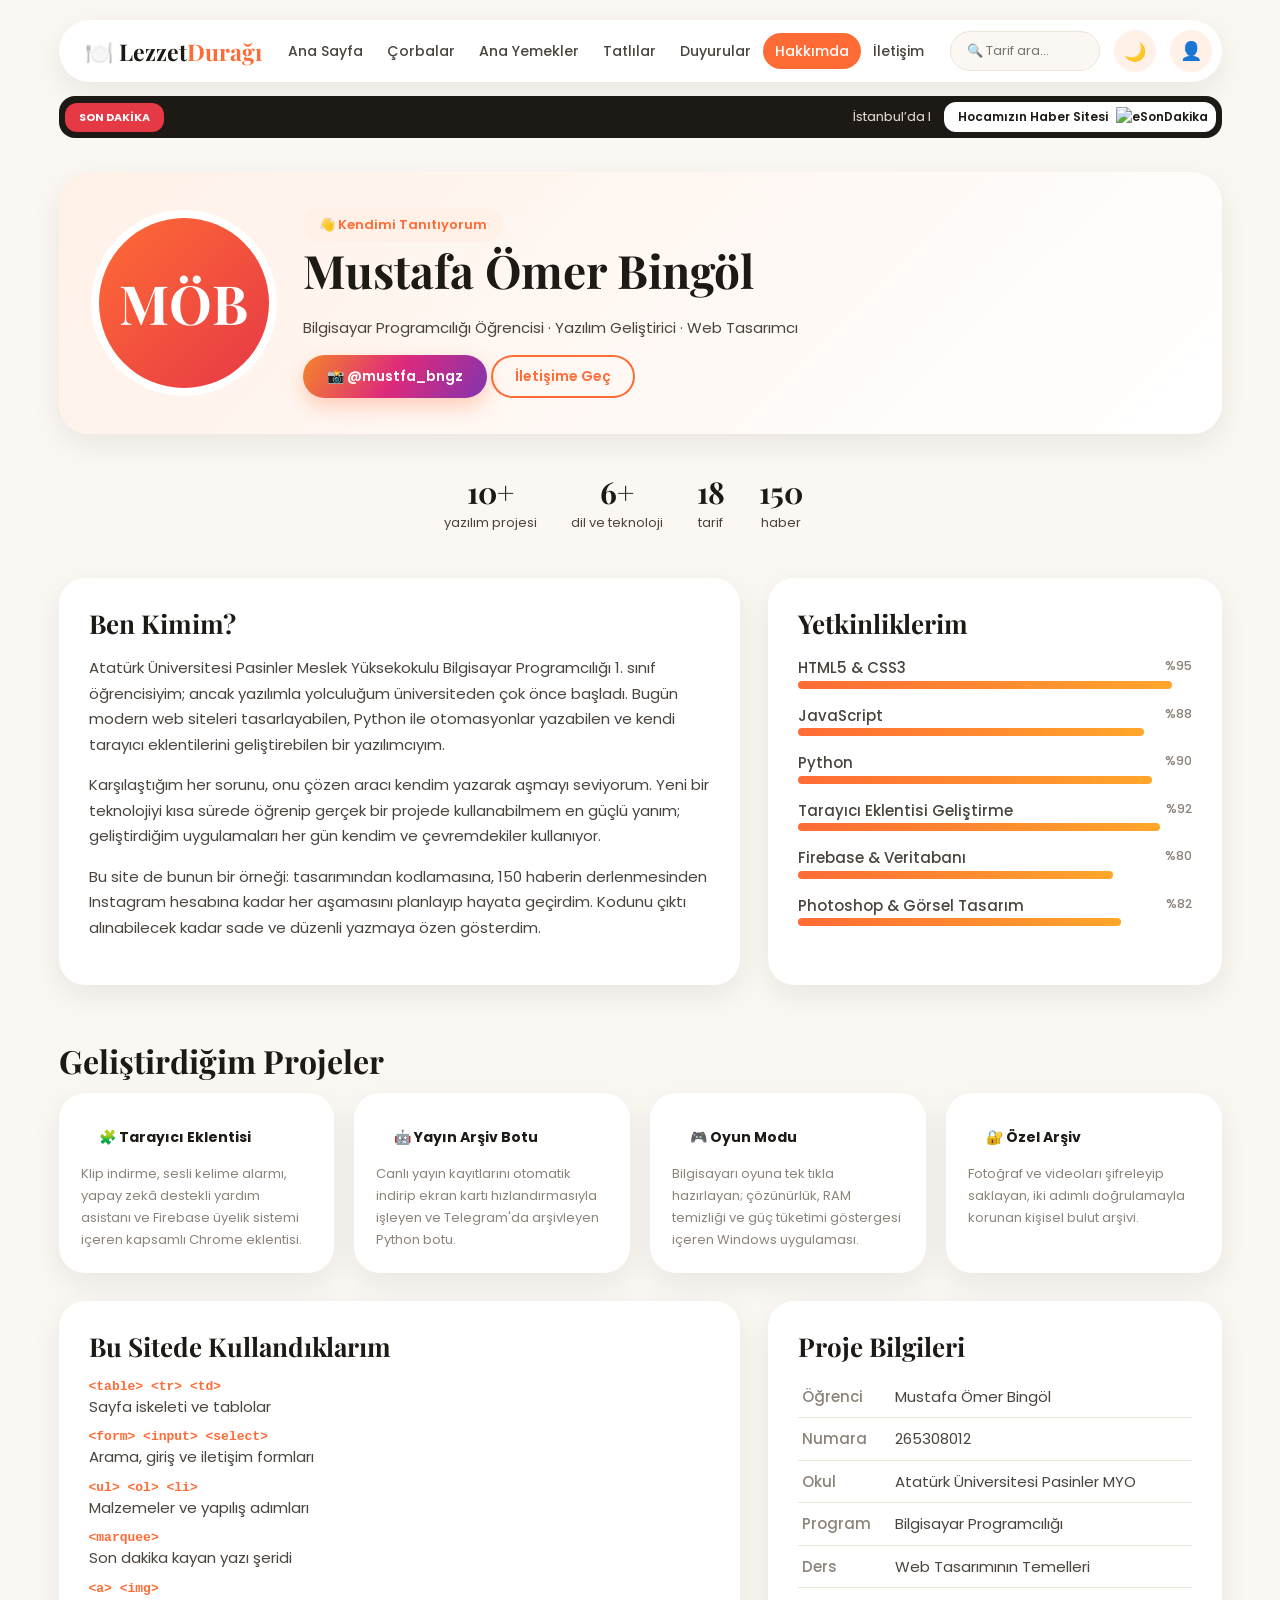
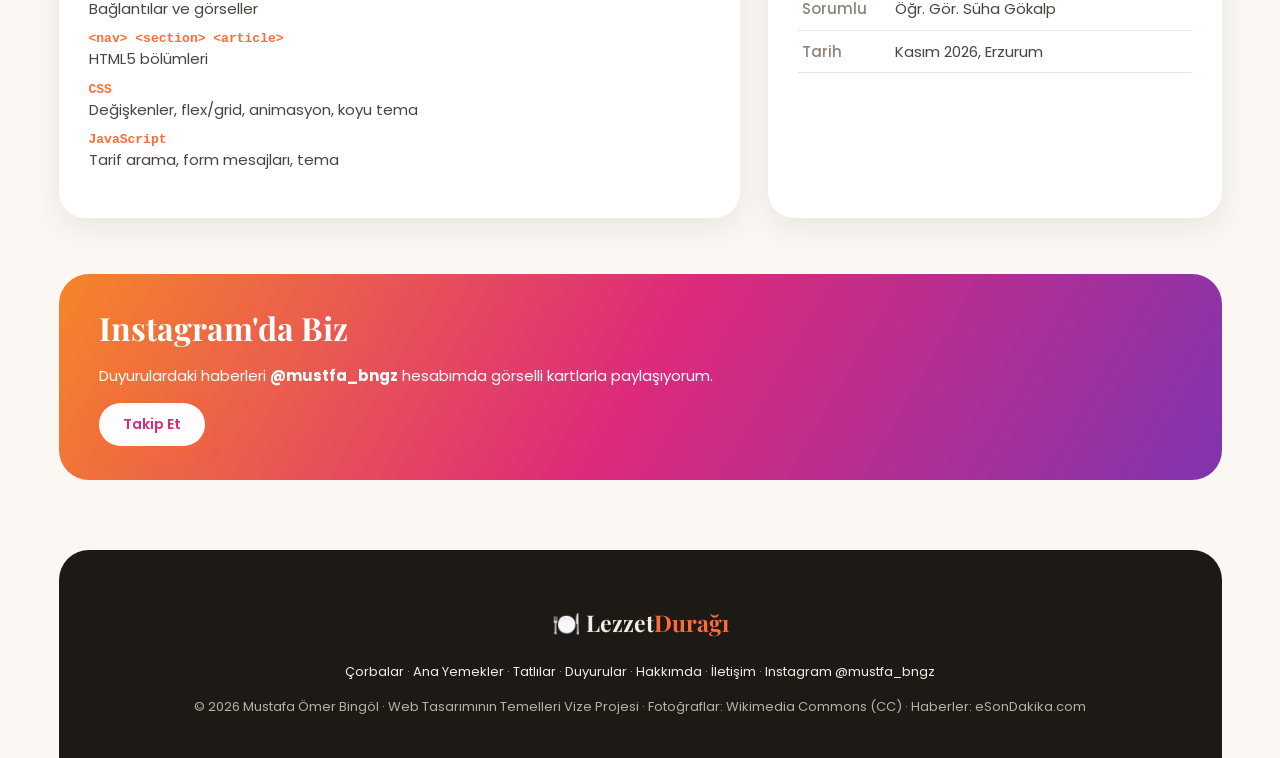
==== hakkimda.html @ d1dae6a5 "Add files via upload" ====
<!DOCTYPE html>
<html lang="tr">
<head>
  <meta charset="UTF-8">
  <title>Hakkımda | Lezzet Durağı</title>
  <link rel="stylesheet" href="stil.css">
</head>
<body>
<table class="sayfa">
  <tr><td colspan="2" class="ust"><div>
    <a class="logo" href="index.html">🍽️ Lezzet<b>Durağı</b></a>
    <nav><a href="index.html">Ana Sayfa</a><a href="corbalar.html">Çorbalar</a><a href="anayemekler.html">Ana Yemekler</a><a href="tatlilar.html">Tatlılar</a><a href="duyurular.html">Duyurular</a><a href="hakkimda.html" class="aktif">Hakkımda</a><a href="iletisim.html">İletişim</a></nav>
    <form onsubmit="return tarifAra(this)"><input name="q" placeholder="🔍 Tarif ara..."></form>
    <button onclick="tema()" title="Koyu / açık tema">🌙</button><a class="giris" href="index.html#giris" title="Giriş Yap">👤</a>
  </div></td></tr>
  <tr><td colspan="2" class="serit"><div>
    <b>SON DAKİKA</b><marquee onmouseover="this.stop()" onmouseout="this.start()">İstanbul’da birlikte hareket eden kuş sürüsü görüntülendi • Haaland için Real Madrid, Osimhen için Manchester City iddiası • Bitcoin bir ayda yaklaşık yüzde 21 değer kaybetti • Gram altın 6.240 TL’ye geriledi • Öğretmenden GTA 6’nın çıkış haftasında ödev ve sınav düzenlemesi</marquee>
    <a href="https://esondakika.com/tr">Hocamızın Haber Sitesi <img src="haber-gorselleri/esondakika-logo.png" alt="eSonDakika"></a>
  </div></td></tr>
  <tr><td colspan="2">
    <section class="tanitim buyuk">
      <div class="avatar">MÖB</div>
      <div><span class="rozet">👋 Kendimi Tanıtıyorum</span><h1>Mustafa Ömer Bingöl</h1>
      <p>Bilgisayar Programcılığı Öğrencisi · Yazılım Geliştirici · Web Tasarımcı</p>
      <a class="btn ig-renk" href="https://www.instagram.com/mustfa_bngz/">📸 @mustfa_bngz</a> <a class="btn bos" href="iletisim.html">İletişime Geç</a></div>
    </section>
    <p class="sayilar ortala"><span><b>10+</b>yazılım projesi</span><span><b>6+</b>dil ve teknoloji</span><span><b>18</b>tarif</span><span><b>150</b>haber</span></p>
    <div class="ikili">
      <div class="kutu">
        <h2>Ben Kimim?</h2>
        <p>Atatürk Üniversitesi Pasinler Meslek Yüksekokulu Bilgisayar Programcılığı 1. sınıf öğrencisiyim; ancak yazılımla
        yolculuğum üniversiteden çok önce başladı. Bugün modern web siteleri tasarlayabilen, Python ile otomasyonlar yazabilen
        ve kendi tarayıcı eklentilerini geliştirebilen bir yazılımcıyım.</p>
        <p>Karşılaştığım her sorunu, onu çözen aracı kendim yazarak aşmayı seviyorum. Yeni bir teknolojiyi kısa sürede öğrenip
        gerçek bir projede kullanabilmem en güçlü yanım; geliştirdiğim uygulamaları her gün kendim ve çevremdekiler kullanıyor.</p>
        <p>Bu site de bunun bir örneği: tasarımından kodlamasına, 150 haberin derlenmesinden Instagram hesabına kadar her aşamasını
        planlayıp hayata geçirdim. Kodunu çıktı alınabilecek kadar sade ve düzenli yazmaya özen gösterdim.</p>
      </div>
      <div class="kutu">
        <h2>Yetkinliklerim</h2>
        <ul class="beceri"><li>HTML5 &amp; CSS3 <small>%95</small><i style="width:95%"></i></li><li>JavaScript <small>%88</small><i style="width:88%"></i></li><li>Python <small>%90</small><i style="width:90%"></i></li><li>Tarayıcı Eklentisi Geliştirme <small>%92</small><i style="width:92%"></i></li><li>Firebase &amp; Veritabanı <small>%80</small><i style="width:80%"></i></li><li>Photoshop &amp; Görsel Tasarım <small>%82</small><i style="width:82%"></i></li></ul>
      </div>
    </div>
    <h2>Geliştirdiğim Projeler</h2>
    <div class="izgara dort proje">
      <div class="kutu"><h3>🧩 Tarayıcı Eklentisi</h3><p>Klip indirme, sesli kelime alarmı, yapay zekâ destekli yardım asistanı ve Firebase üyelik sistemi içeren kapsamlı Chrome eklentisi.</p></div>
      <div class="kutu"><h3>🤖 Yayın Arşiv Botu</h3><p>Canlı yayın kayıtlarını otomatik indirip ekran kartı hızlandırmasıyla işleyen ve Telegram'da arşivleyen Python botu.</p></div>
      <div class="kutu"><h3>🎮 Oyun Modu</h3><p>Bilgisayarı oyuna tek tıkla hazırlayan; çözünürlük, RAM temizliği ve güç tüketimi göstergesi içeren Windows uygulaması.</p></div>
      <div class="kutu"><h3>🔐 Özel Arşiv</h3><p>Fotoğraf ve videoları şifreleyip saklayan, iki adımlı doğrulamayla korunan kişisel bulut arşivi.</p></div>
    </div>
    <div class="ikili">
      <div class="kutu">
        <h2>Bu Sitede Kullandıklarım</h2>
        <ul class="etiketler">
          <li><code>&lt;table&gt; &lt;tr&gt; &lt;td&gt;</code>Sayfa iskeleti ve tablolar</li>
          <li><code>&lt;form&gt; &lt;input&gt; &lt;select&gt;</code>Arama, giriş ve iletişim formları</li>
          <li><code>&lt;ul&gt; &lt;ol&gt; &lt;li&gt;</code>Malzemeler ve yapılış adımları</li>
          <li><code>&lt;marquee&gt;</code>Son dakika kayan yazı şeridi</li>
          <li><code>&lt;a&gt; &lt;img&gt;</code>Bağlantılar ve görseller</li>
          <li><code>&lt;nav&gt; &lt;section&gt; &lt;article&gt;</code>HTML5 bölümleri</li>
          <li><code>CSS</code>Değişkenler, flex/grid, animasyon, koyu tema</li>
          <li><code>JavaScript</code>Tarif arama, form mesajları, tema</li>
        </ul>
      </div>
      <div class="kutu">
        <h2>Proje Bilgileri</h2>
        <table class="bilgi-tablo">
          <tr><th>Öğrenci</th><td>Mustafa Ömer Bingöl</td></tr><tr><th>Numara</th><td>265308012</td></tr>
          <tr><th>Okul</th><td>Atatürk Üniversitesi Pasinler MYO</td></tr><tr><th>Program</th><td>Bilgisayar Programcılığı</td></tr>
          <tr><th>Ders</th><td>Web Tasarımının Temelleri</td></tr><tr><th>Sorumlu</th><td>Öğr. Gör. Süha Gökalp</td></tr>
          <tr><th>Tarih</th><td>Kasım 2026, Erzurum</td></tr>
        </table>
      </div>
    </div>
    <section class="ig">
      <div><h2>Instagram'da Biz</h2><p>Duyurulardaki haberleri <b>@mustfa_bngz</b> hesabımda görselli kartlarla paylaşıyorum.</p><a class="btn beyaz" href="https://www.instagram.com/mustfa_bngz/">Takip Et</a></div>
      <div class="ig-galeri"><img src="instagram-gorselleri/1.jpg" alt=""><img src="instagram-gorselleri/2.jpg" alt=""><img src="instagram-gorselleri/3.jpg" alt=""><img src="instagram-gorselleri/4.jpg" alt=""><img src="instagram-gorselleri/5.jpg" alt=""><img src="instagram-gorselleri/6.jpg" alt=""></div>
    </section>
  </td></tr>
  <tr><td colspan="2" class="alt"><div>
    <p class="logo">🍽️ Lezzet<b>Durağı</b></p>
    <p><a href="corbalar.html">Çorbalar</a> · <a href="anayemekler.html">Ana Yemekler</a> · <a href="tatlilar.html">Tatlılar</a> · <a href="duyurular.html">Duyurular</a> · <a href="hakkimda.html">Hakkımda</a> · <a href="iletisim.html">İletişim</a> · <a href="https://www.instagram.com/mustfa_bngz/">Instagram @mustfa_bngz</a></p>
    <p>© 2026 Mustafa Ömer Bingöl · Web Tasarımının Temelleri Vize Projesi · Fotoğraflar: Wikimedia Commons (CC) · Haberler: eSonDakika.com</p>
  </div></td></tr>
</table>
<script src="betik.js"></script>
</body>
</html>
---- stil.css ----
/* Lezzet Durağı - stil.css | Mustafa Ömer Bingöl - 265308012 */
@import url("https://fonts.googleapis.com/css2?family=Playfair+Display:wght@700&family=Poppins:wght@400;500;600&display=swap");

/* 1. RENKLER VE KOYU TEMA */
:root { --ana: #ff6b35; --ana2: #ffa62b; --koyu: #1d1a16; --yazi: #4a443d; --soluk: #8c8379; --zemin: #fbf7f2; --kart: #fff; --cizgi: #eee5da; --acik: #fff1e8; --golge: 0 10px 30px #1d1a1614; }
body.koyu { --koyu: #f7f1ea; --yazi: #d9d0c5; --soluk: #a59b90; --zemin: #14120f; --kart: #201c18; --cizgi: #36302a; --acik: #2c241d; --golge: 0 10px 30px #0008; }

/* 2. GENEL */
* { box-sizing: border-box; }
body { margin: 0; background: var(--zemin); color: var(--yazi); font: 15px/1.7 Poppins, sans-serif; transition: .4s; }
a { color: var(--ana); text-decoration: none; }
h1, h2, h3 { margin: 0 0 12px; color: var(--koyu); line-height: 1.25; }
h1, h2 { font-family: "Playfair Display", serif; }
h1 { font-size: 46px; }
h2 { margin-top: 56px; font-size: 32px; }
h2 a { float: right; margin-top: 12px; font: 600 14px Poppins; }
img { display: block; max-width: 100%; object-fit: cover; }

/* 3. SAYFA İSKELETİ (tablo) */
.sayfa { width: 100%; max-width: 1200px; margin: auto; border-collapse: collapse; }
.sayfa > tbody > tr > td { padding: 0 20px; vertical-align: top; }
.sayfa .yan { width: 300px; padding-left: 0; }

/* 4. ÜST MENÜ VE SON DAKİKA ŞERİDİ */
.ust div { display: flex; align-items: center; gap: 14px; margin: 20px 0 14px; padding: 10px 10px 10px 26px; border-radius: 99px; background: var(--kart); box-shadow: var(--golge); }
.logo { color: var(--koyu); font: 700 23px "Playfair Display"; white-space: nowrap; }
.logo b { color: var(--ana); }
nav { flex: 1; text-align: center; }
nav a { padding: 8px 12px; border-radius: 99px; color: var(--yazi); font-size: 14px; font-weight: 500; white-space: nowrap; }
nav a:hover, nav .aktif { background: var(--ana); color: #fff; }
.ust input { width: 150px; padding: 9px 16px; border: 1px solid var(--cizgi); border-radius: 99px; background: var(--zemin); color: var(--yazi); font: 13px Poppins; }
.ust button, .giris { width: 42px; height: 42px; border: 0; border-radius: 50%; background: var(--acik); font-size: 18px; line-height: 42px; text-align: center; cursor: pointer; transition: .3s; }
.ust button:hover, .giris:hover { transform: rotate(15deg) scale(1.1); }
.serit div { display: flex; align-items: center; gap: 14px; margin-bottom: 34px; padding: 6px; border-radius: 16px; background: #1d1a16; color: #efe7dd; font-size: 13px; }
.serit b { padding: 5px 14px; border-radius: 12px; background: #e63946; color: #fff; font-size: 11px; animation: yanip 1.6s infinite; }
.serit marquee { flex: 1; }
.serit a { display: flex; gap: 8px; padding: 5px 8px 5px 14px; border-radius: 12px; background: #fff; color: #1d1a16; font-size: 12px; font-weight: 600; white-space: nowrap; }
.serit img { height: 18px; }
@keyframes yanip { 50% { opacity: .5; } }
@keyframes gel { from { opacity: 0; transform: translateY(24px); } }

/* 5. DÜĞMELER */
.btn { display: inline-block; padding: 11px 24px; border: 0; border-radius: 99px; background: linear-gradient(135deg, var(--ana), var(--ana2)); color: #fff; font: 600 14px Poppins; cursor: pointer; box-shadow: 0 8px 20px #ff6b354d; transition: .3s; }
.btn:hover { transform: translateY(-3px); }
.btn.bos { background: none; color: var(--ana); box-shadow: inset 0 0 0 2px var(--ana); }
.btn.beyaz { background: #fff; color: #dd2a7b; }
.ig-renk, .ig { background: linear-gradient(120deg, #f58529, #dd2a7b, #8134af); }
.rozet { display: inline-block; padding: 6px 16px; border-radius: 99px; background: var(--acik); color: var(--ana); font-size: 13px; font-weight: 600; }
.cipler a { display: inline-block; margin: 4px; padding: 7px 16px; border-radius: 99px; background: var(--kart); box-shadow: var(--golge); color: var(--yazi); font-size: 14px; }
.cipler a:hover { background: var(--ana); color: #fff; }

/* 6. ANA SAYFA: KARŞILAMA, KARTLAR, TANITIM, INSTAGRAM */
.hero { display: flex; align-items: center; gap: 46px; animation: gel .8s; }
.hero p { color: var(--soluk); font-size: 17px; }
.hero h1 { margin: 16px 0; font-size: 60px; }
.hero img { width: 52%; height: 440px; border-radius: 36px 36px 36px 140px; }
.sayilar span { display: inline-block; margin: 18px 34px 0 0; font-size: 13px; }
.sayilar b { display: block; color: var(--koyu); font: 700 30px "Playfair Display"; }
.ortala { margin-top: 20px; text-align: center; }
.izgara { display: grid; grid-template-columns: repeat(3, 1fr); gap: 24px; }
.dort { grid-template-columns: repeat(4, 1fr); gap: 20px; }
.izgara > a { overflow: hidden; border-radius: 22px; background: var(--kart); box-shadow: var(--golge); color: var(--yazi); transition: .3s; }
.izgara > a:hover { transform: translateY(-6px); }
.izgara img { width: 100%; height: 210px; }
.izgara h3 { margin: 14px 18px 4px; font-size: 16px; }
.izgara small { display: block; margin: 0 18px 16px; color: var(--soluk); }
.dort img { height: 150px; }
.dort h3 { margin-bottom: 16px; font-size: 14px; }
.kategori { position: relative; height: 250px; }
.kategori img { height: 100%; }
.kategori span { position: absolute; bottom: 0; width: 100%; padding: 70px 26px 22px; background: linear-gradient(#0000, #000b); color: #fff; font: 700 26px "Playfair Display"; }
.kategori small { margin: 0; color: #fff; font: 14px Poppins; }
.tanitim { display: flex; align-items: center; gap: 34px; margin-top: 56px; padding: 36px 40px; border-radius: 30px; background: linear-gradient(135deg, var(--acik), var(--kart)); box-shadow: var(--golge); }
.buyuk { margin: 0; }
.avatar { flex-shrink: 0; width: 120px; height: 120px; border-radius: 50%; background: linear-gradient(135deg, var(--ana), #e63946); color: #fff; font: 700 38px/120px "Playfair Display"; text-align: center; box-shadow: 0 0 0 8px var(--kart); }
.buyuk .avatar { width: 170px; height: 170px; font-size: 54px; line-height: 170px; }
.ig { display: flex; align-items: center; gap: 34px; margin-top: 56px; padding: 34px 40px; border-radius: 30px; color: #fff; }
.ig h2 { margin: 0; color: #fff; }
.ig-galeri { display: grid; flex: 1.5; grid-template-columns: repeat(6, 1fr); gap: 10px; }
.ig-galeri img { aspect-ratio: 4 / 5; border-radius: 12px; transition: .3s; }
.ig-galeri img:hover { transform: scale(1.08) rotate(-2deg); }
.ipucu { display: grid; grid-template-columns: 1fr 1fr; gap: 16px; padding: 0; list-style: none; }
.ipucu li, .kutu { padding: 18px 22px; border-radius: 18px; background: var(--kart); box-shadow: var(--golge); }

/* 7. TARİF SAYFALARI VE YAN MENÜ */
.baslik { text-align: center; }
.baslik p { max-width: 680px; margin: 0 auto; color: var(--soluk); }
.tarif { display: flex; gap: 30px; margin-top: 28px; padding: 26px; border-radius: 26px; background: var(--kart); box-shadow: var(--golge); animation: gel .6s; }
.tarif img { flex-shrink: 0; width: 290px; height: 290px; border-radius: 20px; }
.tarif h2 { margin: 0 0 8px; font-size: 28px; }
.tarif h3 { margin: 14px 0 4px; color: var(--ana); font-size: 13px; letter-spacing: 1.5px; text-transform: uppercase; }
.tarif ul { margin: 0; columns: 2; }
.tarif ol { margin: 0; }
.bilgi span { display: inline-block; margin-right: 6px; padding: 4px 12px; border-radius: 99px; background: var(--zemin); font-size: 13px; }
.bilgi .kolay { background: #dff5e6; color: #1b7a3a; }
.bilgi .orta { background: #fff1cc; color: #946200; }
.bilgi .zor { background: #ffe0e0; color: #b42318; }
.puf { margin: 14px 0 0; padding: 10px 16px; border-left: 4px solid var(--ana2); border-radius: 12px; background: var(--acik); font-size: 14px; }
.yan div { position: sticky; top: 20px; margin-top: 128px; padding: 22px; border-radius: 26px; background: var(--kart); box-shadow: var(--golge); }
.mini { display: flex; align-items: center; gap: 12px; padding: 6px; border-radius: 14px; color: var(--yazi); font-size: 14px; transition: .2s; }
.mini:hover { padding-left: 12px; background: var(--acik); }
.mini img { width: 48px; height: 48px; border-radius: 12px; }
.yan .btn { display: block; margin-top: 14px; text-align: center; }

/* 8. HAKKIMDA, FORMLAR VE GİRİŞ PENCERESİ */
.kutu { margin-top: 28px; padding: 30px; border-radius: 26px; }
.kutu h2 { margin-top: 0; font-size: 26px; }
.ikili { display: grid; grid-template-columns: 3fr 2fr; gap: 28px; }
.proje .kutu { margin: 0; padding: 22px; }
.proje p { margin: 0; color: var(--soluk); font-size: 13px; }
.beceri { padding: 0; list-style: none; }
.beceri li { margin-bottom: 14px; font-weight: 500; }
.beceri small { float: right; color: var(--soluk); }
.beceri i { display: block; height: 8px; border-radius: 9px; background: linear-gradient(90deg, var(--ana), var(--ana2)); }
.bilgi-tablo { width: 100%; border-collapse: collapse; }
.bilgi-tablo th, .bilgi-tablo td { padding: 8px 4px; border-bottom: 1px solid var(--cizgi); text-align: left; }
.bilgi-tablo th { color: var(--soluk); font-weight: 500; }
.etiketler { padding: 0; list-style: none; }
.etiketler li { margin-bottom: 10px; }
code { display: block; color: var(--ana); font: 600 13px Consolas, monospace; }
.form table { width: 100%; }
.form [placeholder], .form select, .modal [placeholder] { width: 100%; margin-bottom: 8px; padding: 13px 18px; border: 1px solid var(--cizgi); border-radius: 14px; background: var(--zemin); color: var(--yazi); font: 15px Poppins; }
.sss dt { margin-top: 12px; color: var(--koyu); font-weight: 600; }
.sss dd { margin: 4px 0 0; padding-left: 14px; border-left: 3px solid var(--ana); color: var(--soluk); }
.modal { display: none; position: fixed; inset: 0; align-items: center; justify-content: center; background: #14120f99; backdrop-filter: blur(8px); }
.modal:target { display: flex; }
.modal form { position: relative; width: 360px; text-align: center; animation: gel .4s; }
.kapat { position: absolute; top: 10px; right: 20px; color: var(--soluk); font-size: 28px; }

/* 9. ALT KISIM */
.alt div { margin-top: 70px; padding: 34px 20px 26px; border-radius: 30px 30px 0 0; background: #1d1a16; color: #b9afa4; font-size: 13px; text-align: center; }
.alt a, .alt .logo { color: #f2ebe3; }
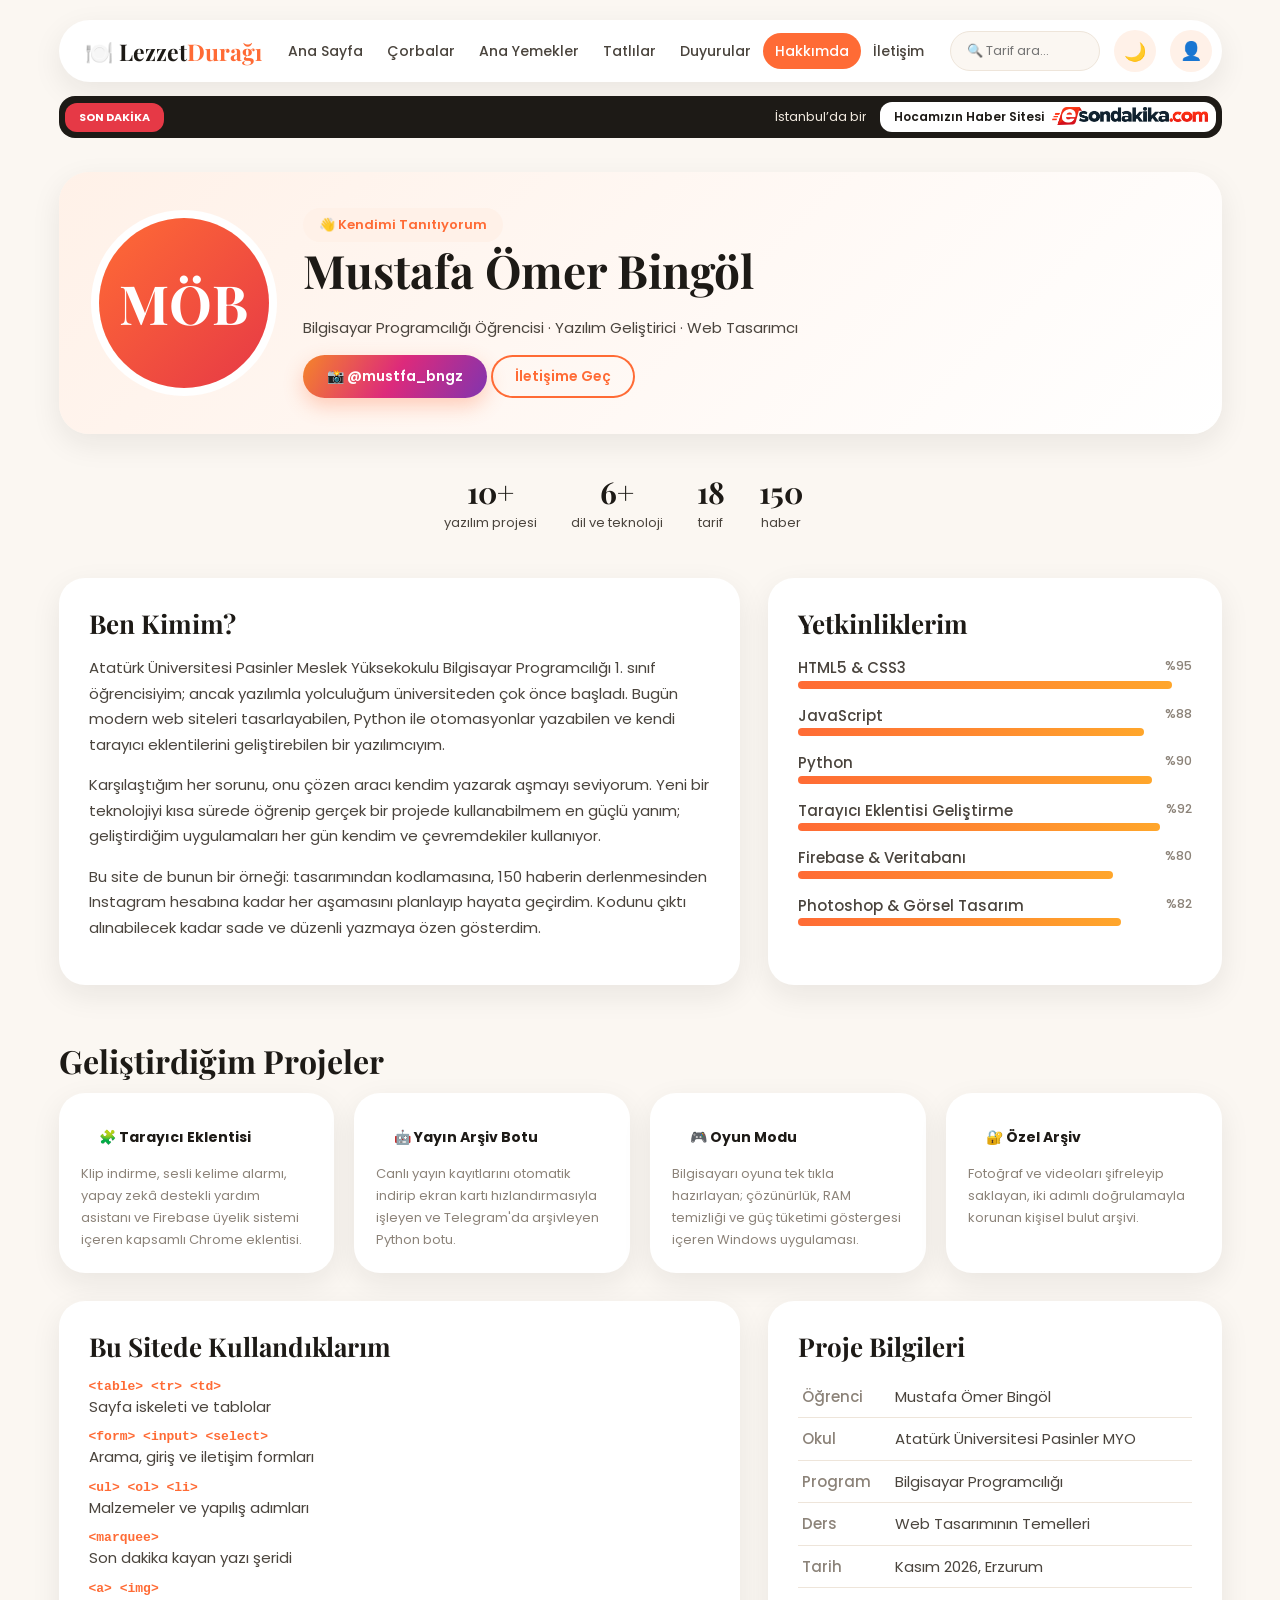
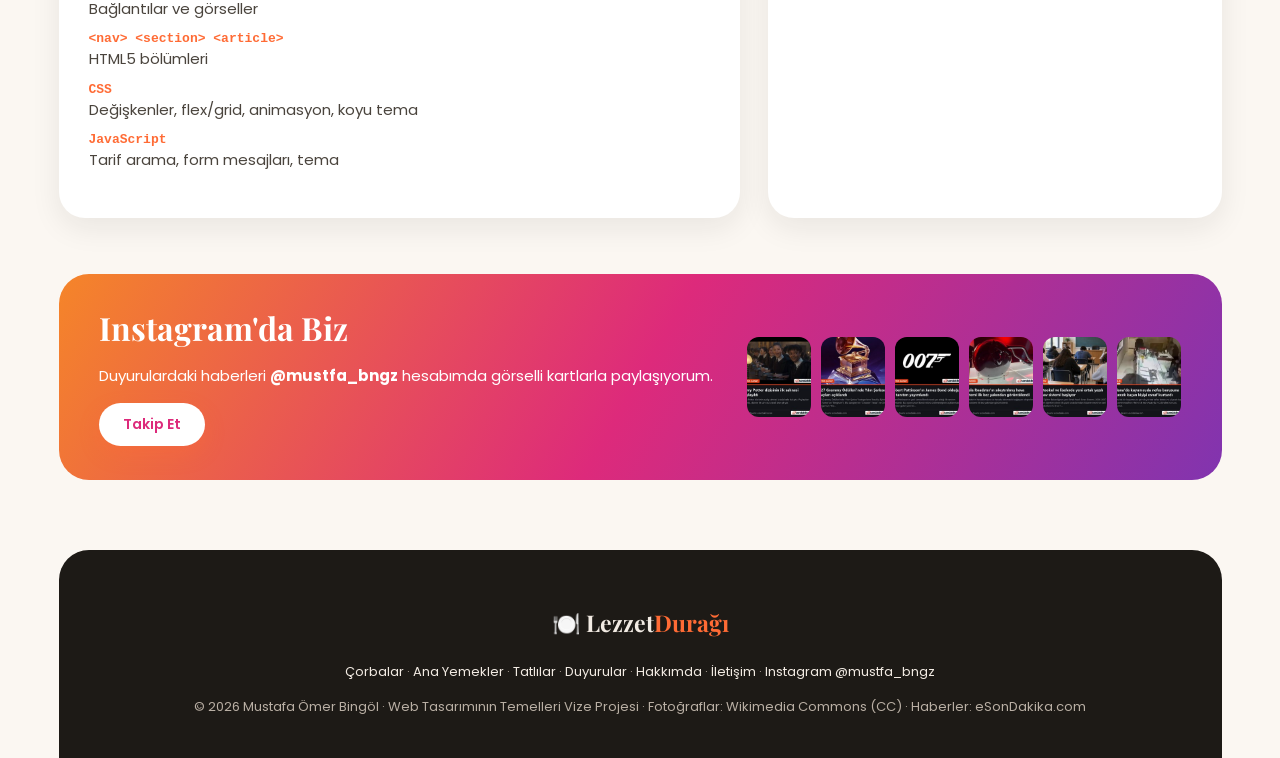
==== commit 69f2a750: "Add files via upload" ====
--- a/hakkimda.html
+++ b/hakkimda.html
@@ -65,9 +65,9 @@
       <div class="kutu">
         <h2>Proje Bilgileri</h2>
         <table class="bilgi-tablo">
-          <tr><th>Öğrenci</th><td>Mustafa Ömer Bingöl</td></tr><tr><th>Numara</th><td>265308012</td></tr>
+          <tr><th>Öğrenci</th><td>Mustafa Ömer Bingöl</td></tr>
           <tr><th>Okul</th><td>Atatürk Üniversitesi Pasinler MYO</td></tr><tr><th>Program</th><td>Bilgisayar Programcılığı</td></tr>
-          <tr><th>Ders</th><td>Web Tasarımının Temelleri</td></tr><tr><th>Sorumlu</th><td>Öğr. Gör. Süha Gökalp</td></tr>
+          <tr><th>Ders</th><td>Web Tasarımının Temelleri</td></tr>
           <tr><th>Tarih</th><td>Kasım 2026, Erzurum</td></tr>
         </table>
       </div>
--- a/stil.css
+++ b/stil.css
@@ -1,4 +1,4 @@
-/* Lezzet Durağı - stil.css | Mustafa Ömer Bingöl - 265308012 */
+/* Lezzet Durağı - stil.css | Mustafa Ömer Bingöl */
 @import url("https://fonts.googleapis.com/css2?family=Playfair+Display:wght@700&family=Poppins:wght@400;500;600&display=swap");
 
 /* 1. RENKLER VE KOYU TEMA */
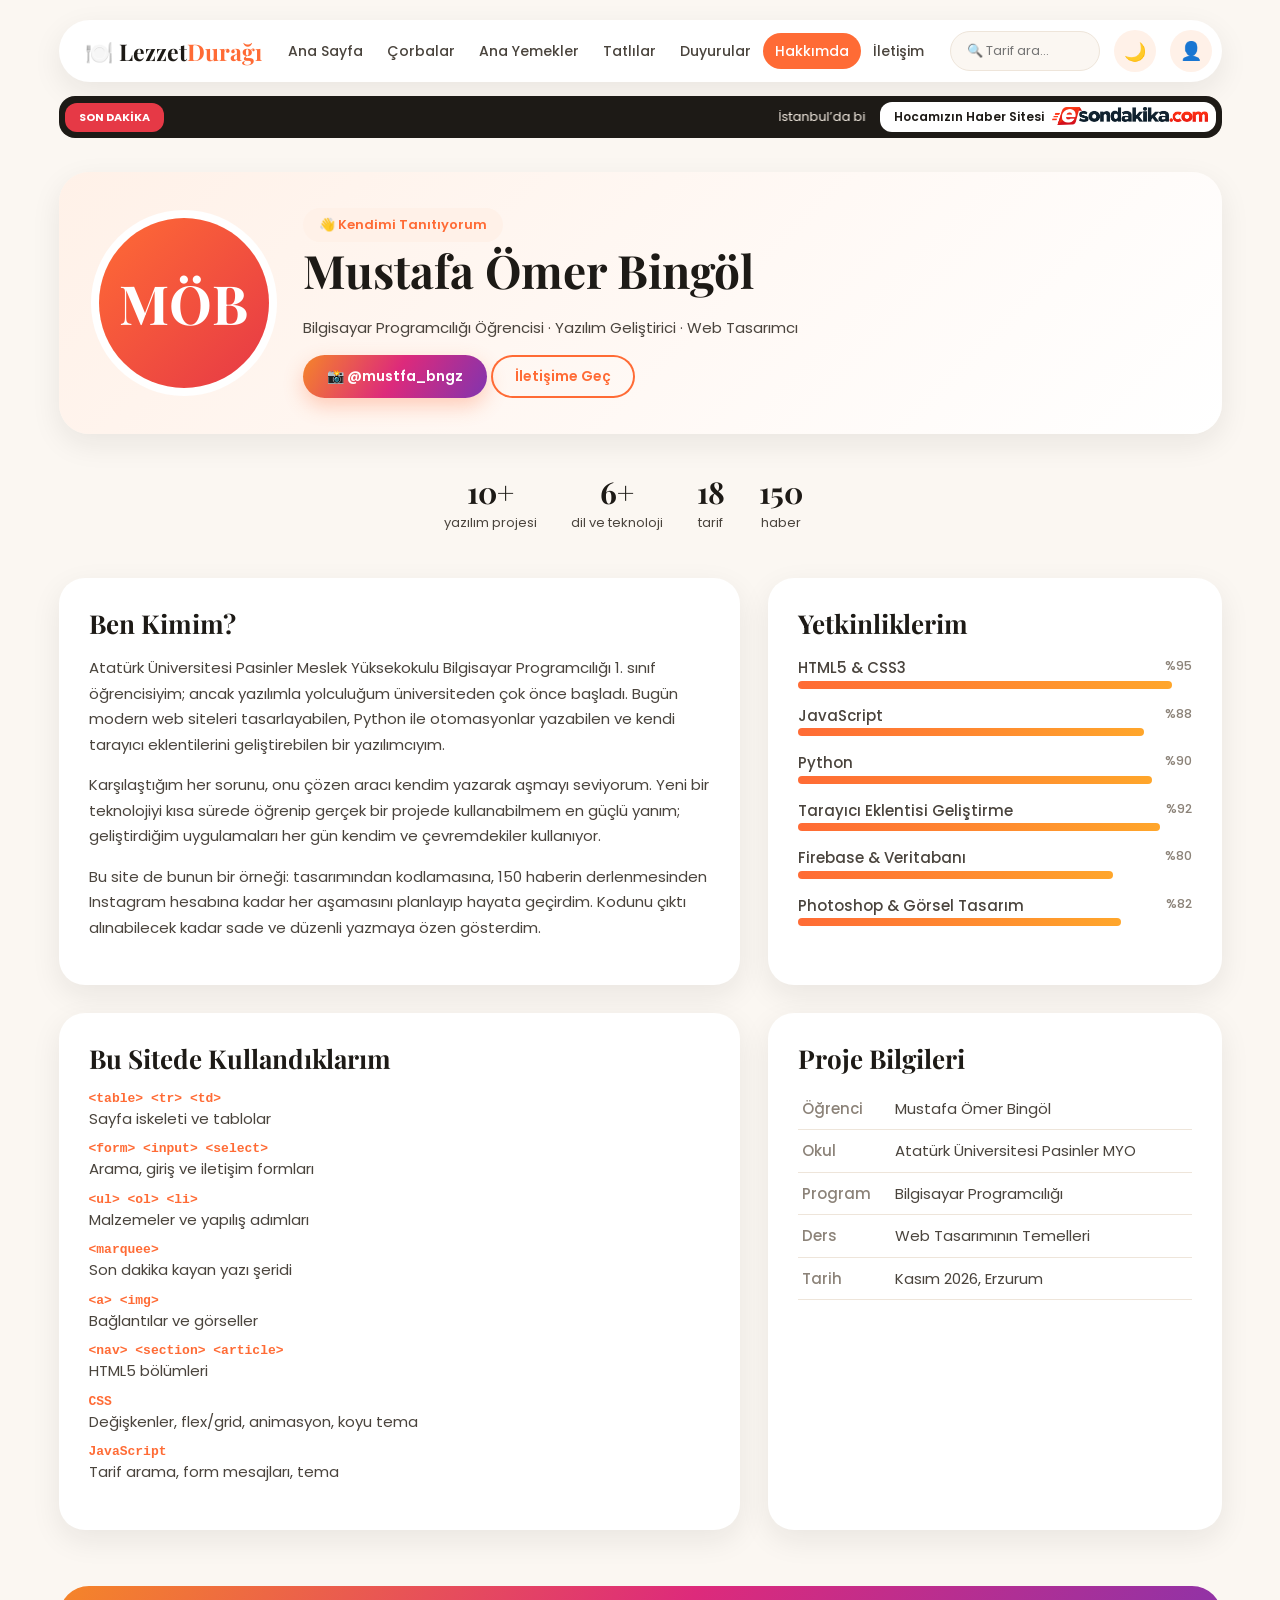
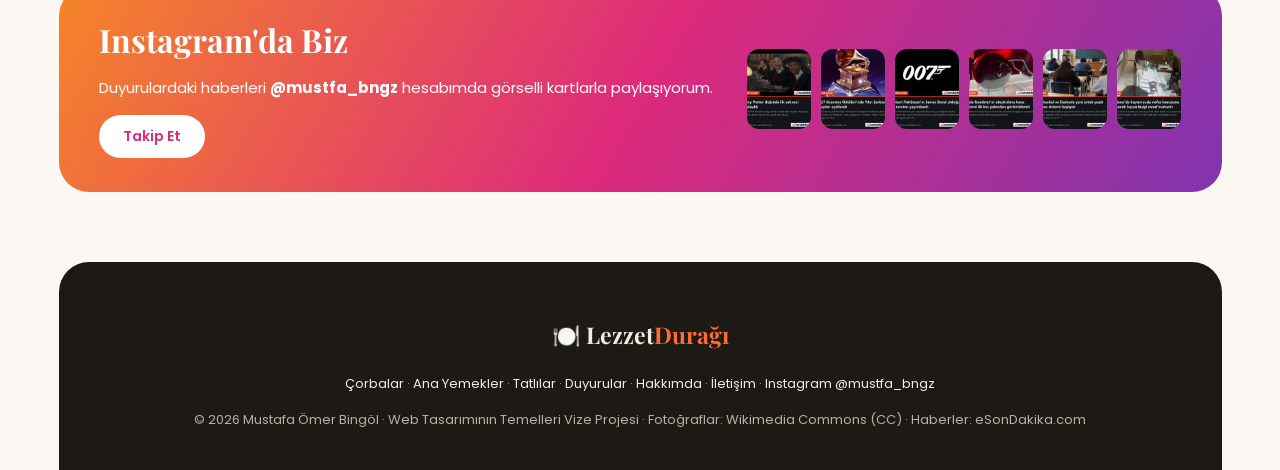
==== commit 8e7bc761: "Hakkımda: projeler bölümü kaldırıldı" ====
--- a/hakkimda.html
+++ b/hakkimda.html
@@ -41,13 +41,6 @@
         <ul class="beceri"><li>HTML5 &amp; CSS3 <small>%95</small><i style="width:95%"></i></li><li>JavaScript <small>%88</small><i style="width:88%"></i></li><li>Python <small>%90</small><i style="width:90%"></i></li><li>Tarayıcı Eklentisi Geliştirme <small>%92</small><i style="width:92%"></i></li><li>Firebase &amp; Veritabanı <small>%80</small><i style="width:80%"></i></li><li>Photoshop &amp; Görsel Tasarım <small>%82</small><i style="width:82%"></i></li></ul>
       </div>
     </div>
-    <h2>Geliştirdiğim Projeler</h2>
-    <div class="izgara dort proje">
-      <div class="kutu"><h3>🧩 Tarayıcı Eklentisi</h3><p>Klip indirme, sesli kelime alarmı, yapay zekâ destekli yardım asistanı ve Firebase üyelik sistemi içeren kapsamlı Chrome eklentisi.</p></div>
-      <div class="kutu"><h3>🤖 Yayın Arşiv Botu</h3><p>Canlı yayın kayıtlarını otomatik indirip ekran kartı hızlandırmasıyla işleyen ve Telegram'da arşivleyen Python botu.</p></div>
-      <div class="kutu"><h3>🎮 Oyun Modu</h3><p>Bilgisayarı oyuna tek tıkla hazırlayan; çözünürlük, RAM temizliği ve güç tüketimi göstergesi içeren Windows uygulaması.</p></div>
-      <div class="kutu"><h3>🔐 Özel Arşiv</h3><p>Fotoğraf ve videoları şifreleyip saklayan, iki adımlı doğrulamayla korunan kişisel bulut arşivi.</p></div>
-    </div>
     <div class="ikili">
       <div class="kutu">
         <h2>Bu Sitede Kullandıklarım</h2>
--- a/stil.css
+++ b/stil.css
@@ -106,8 +106,6 @@
 .kutu { margin-top: 28px; padding: 30px; border-radius: 26px; }
 .kutu h2 { margin-top: 0; font-size: 26px; }
 .ikili { display: grid; grid-template-columns: 3fr 2fr; gap: 28px; }
-.proje .kutu { margin: 0; padding: 22px; }
-.proje p { margin: 0; color: var(--soluk); font-size: 13px; }
 .beceri { padding: 0; list-style: none; }
 .beceri li { margin-bottom: 14px; font-weight: 500; }
 .beceri small { float: right; color: var(--soluk); }
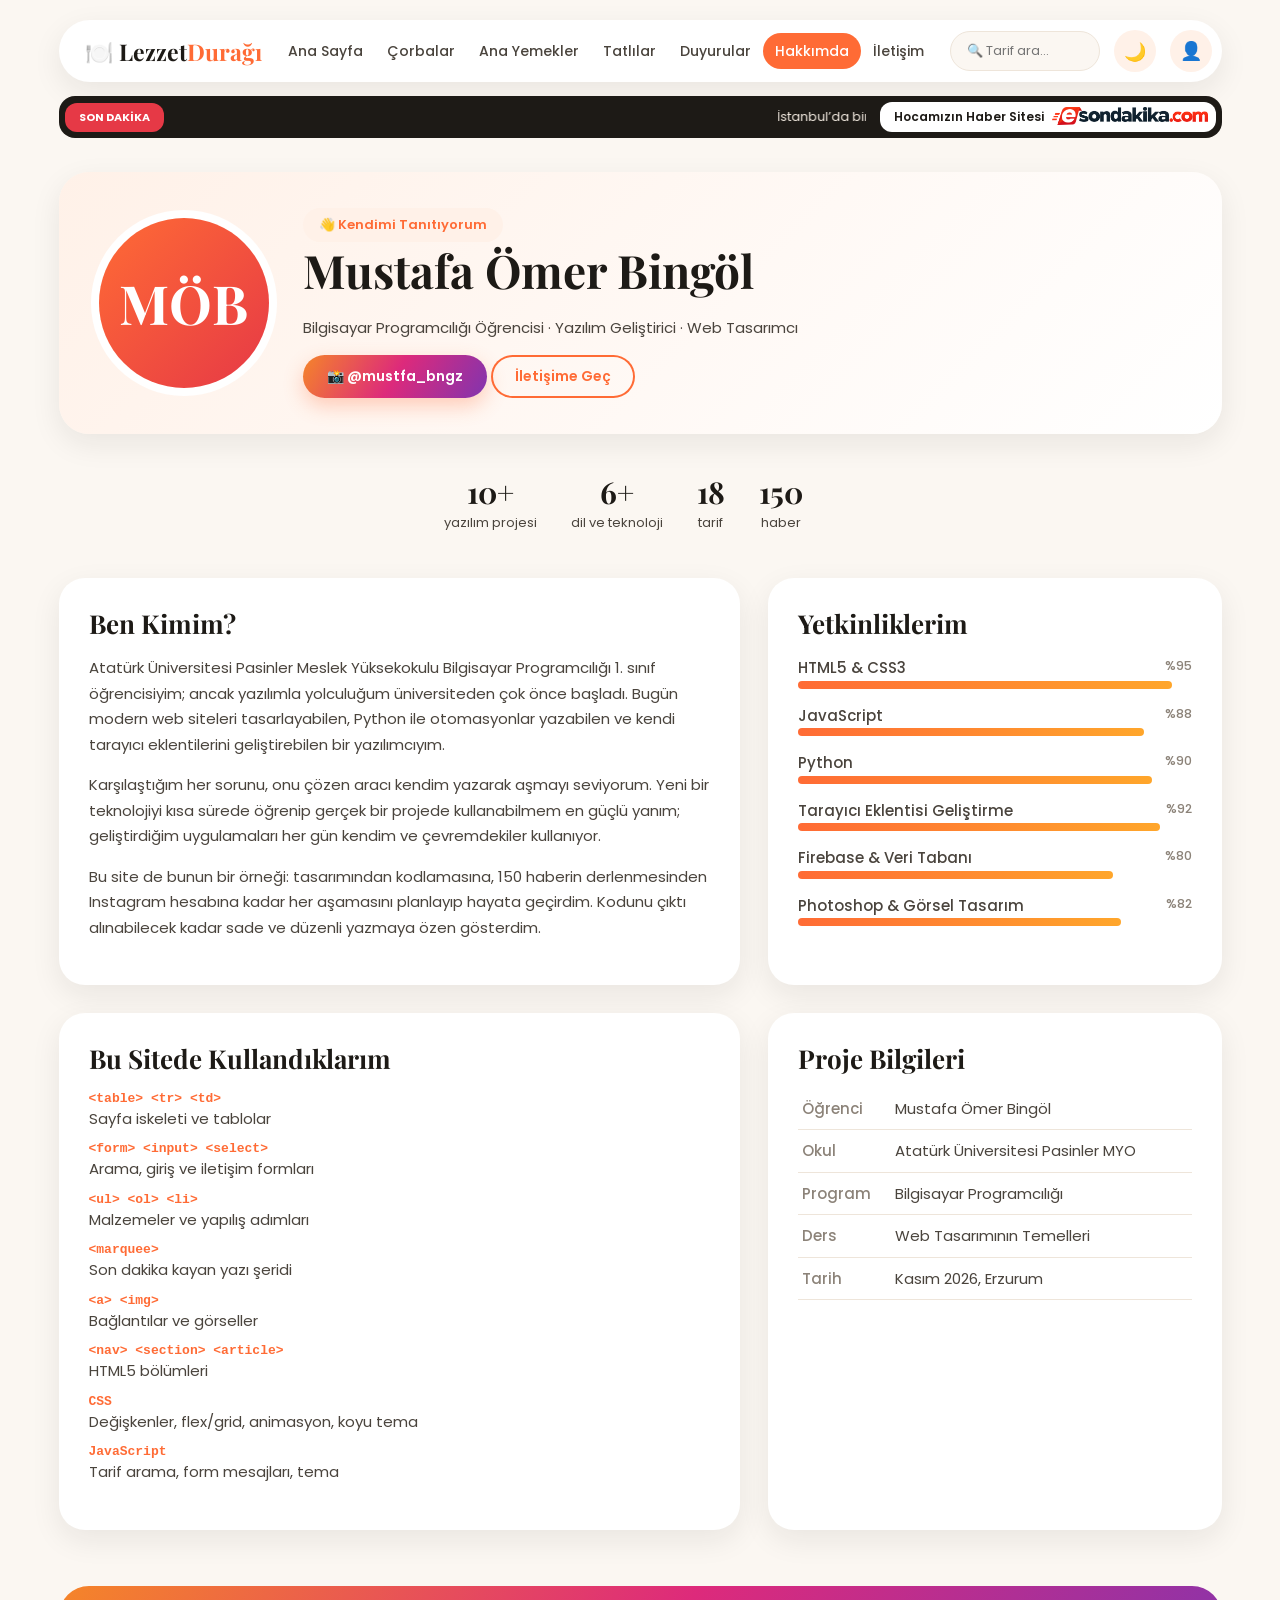
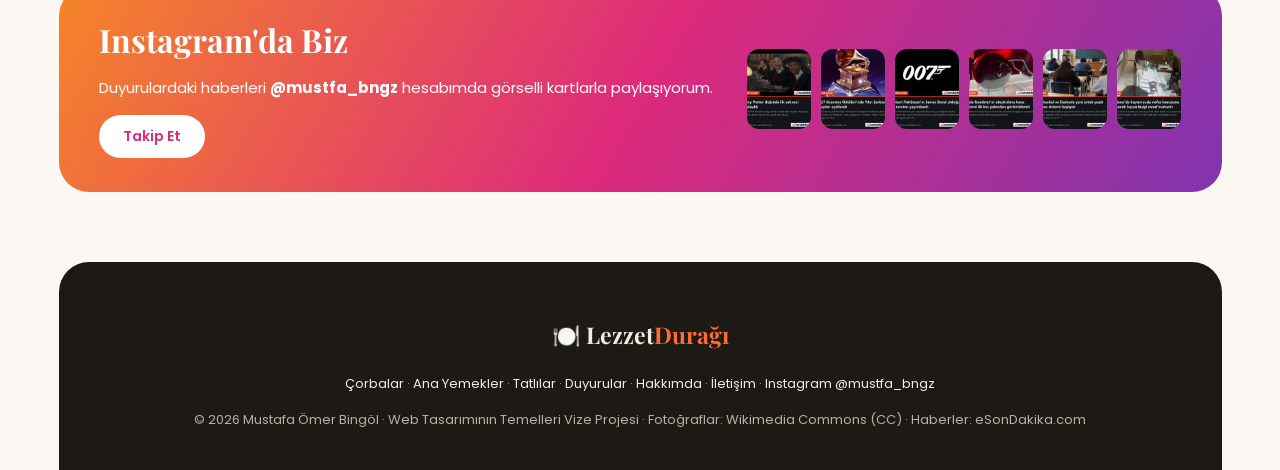
==== commit 64f879b5: "Hakkımda: veri tabanı yazımı düzeltildi" ====
--- a/hakkimda.html
+++ b/hakkimda.html
@@ -38,7 +38,7 @@
       </div>
       <div class="kutu">
         <h2>Yetkinliklerim</h2>
-        <ul class="beceri"><li>HTML5 &amp; CSS3 <small>%95</small><i style="width:95%"></i></li><li>JavaScript <small>%88</small><i style="width:88%"></i></li><li>Python <small>%90</small><i style="width:90%"></i></li><li>Tarayıcı Eklentisi Geliştirme <small>%92</small><i style="width:92%"></i></li><li>Firebase &amp; Veritabanı <small>%80</small><i style="width:80%"></i></li><li>Photoshop &amp; Görsel Tasarım <small>%82</small><i style="width:82%"></i></li></ul>
+        <ul class="beceri"><li>HTML5 &amp; CSS3 <small>%95</small><i style="width:95%"></i></li><li>JavaScript <small>%88</small><i style="width:88%"></i></li><li>Python <small>%90</small><i style="width:90%"></i></li><li>Tarayıcı Eklentisi Geliştirme <small>%92</small><i style="width:92%"></i></li><li>Firebase &amp; Veri Tabanı <small>%80</small><i style="width:80%"></i></li><li>Photoshop &amp; Görsel Tasarım <small>%82</small><i style="width:82%"></i></li></ul>
       </div>
     </div>
     <div class="ikili">
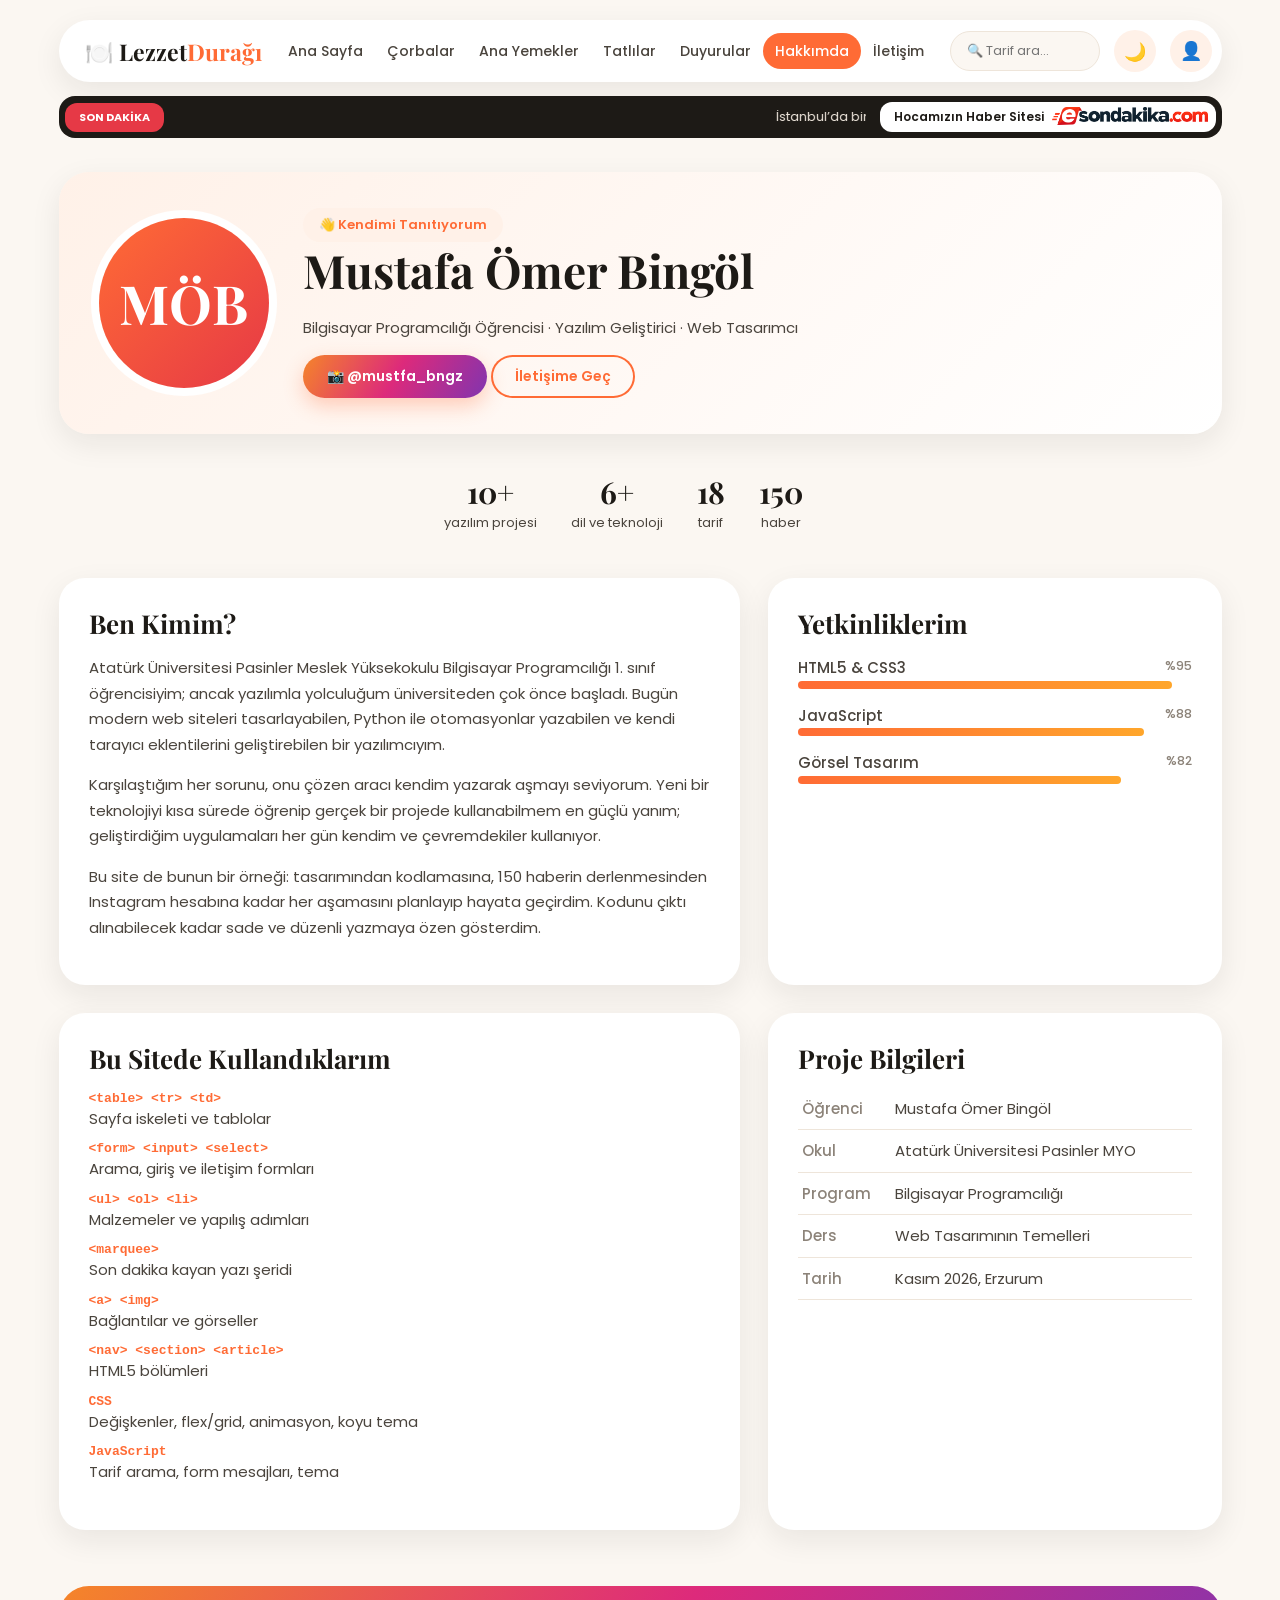
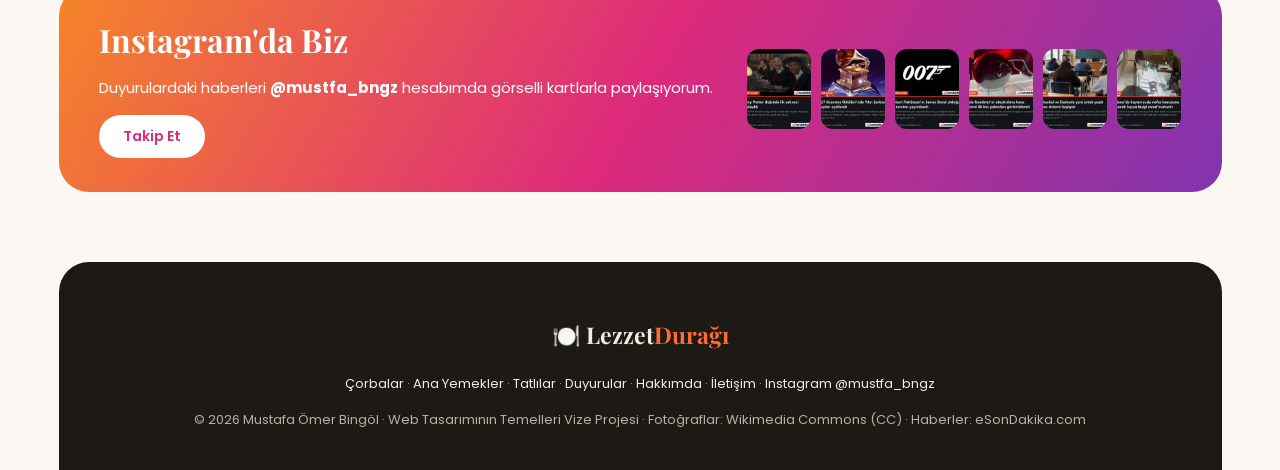
==== commit a01f0fe5: "Hakkımda: yetkinlikler sadece siteyle ilgili" ====
--- a/hakkimda.html
+++ b/hakkimda.html
@@ -38,7 +38,7 @@
       </div>
       <div class="kutu">
         <h2>Yetkinliklerim</h2>
-        <ul class="beceri"><li>HTML5 &amp; CSS3 <small>%95</small><i style="width:95%"></i></li><li>JavaScript <small>%88</small><i style="width:88%"></i></li><li>Python <small>%90</small><i style="width:90%"></i></li><li>Tarayıcı Eklentisi Geliştirme <small>%92</small><i style="width:92%"></i></li><li>Firebase &amp; Veri Tabanı <small>%80</small><i style="width:80%"></i></li><li>Photoshop &amp; Görsel Tasarım <small>%82</small><i style="width:82%"></i></li></ul>
+        <ul class="beceri"><li>HTML5 &amp; CSS3 <small>%95</small><i style="width:95%"></i></li><li>JavaScript <small>%88</small><i style="width:88%"></i></li><li>Görsel Tasarım <small>%82</small><i style="width:82%"></i></li></ul>
       </div>
     </div>
     <div class="ikili">
